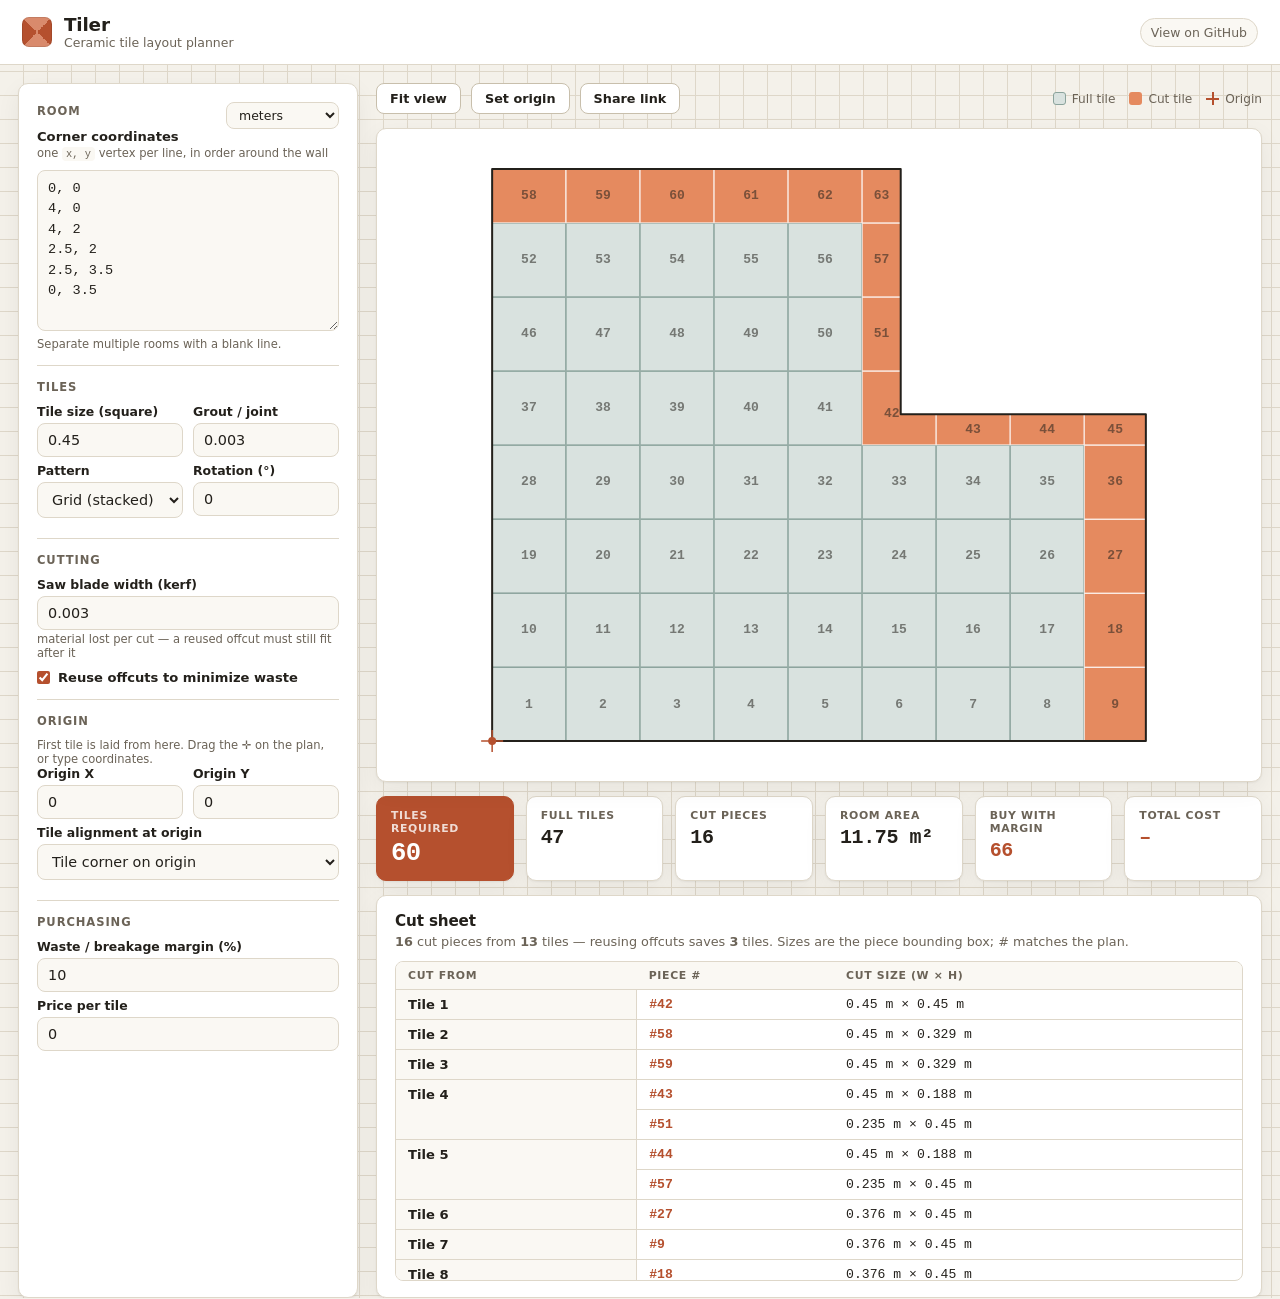
==== index.html @ ac261e3a "Add price per tile and total cost Total cost = tiles bought (with margin) × price per tile. Stats ro" ====
<!DOCTYPE html>
<html lang="en">
<head>
  <meta charset="UTF-8" />
  <meta name="viewport" content="width=device-width, initial-scale=1.0" />
  <title>Tiler — Ceramic Tile Layout Planner</title>
  <meta name="description" content="Plan ceramic tile layouts: enter a room outline, tile size and an origin point, and get the exact number of tiles needed plus a visual plan." />
  <link rel="stylesheet" href="styles.css" />
</head>
<body>
  <header class="topbar">
    <div class="brand">
      <span class="brand-mark" aria-hidden="true"></span>
      <div>
        <h1>Tiler</h1>
        <p class="tagline">Ceramic tile layout planner</p>
      </div>
    </div>
    <a class="ghlink" href="https://github.com/decaruju/tiler" target="_blank" rel="noopener">View on GitHub</a>
  </header>

  <main class="layout">
    <!-- Controls -->
    <aside class="panel" id="controls">
      <form id="form" autocomplete="off">
        <section class="field-group">
          <div class="group-head">
            <h2>Room</h2>
            <select id="units" title="Units apply to every length below">
              <option value="m">meters</option>
              <option value="cm">centimeters</option>
              <option value="mm">millimeters</option>
              <option value="ft">feet</option>
              <option value="in">inches</option>
            </select>
          </div>
          <label class="lbl" for="coords">
            Corner coordinates
            <span class="hint">one <code>x, y</code> vertex per line, in order around the wall</span>
          </label>
          <textarea id="coords" rows="7" spellcheck="false">0, 0
4, 0
4, 2
2.5, 2
2.5, 3.5
0, 3.5</textarea>
          <p class="hint">Separate multiple rooms with a blank line.</p>
        </section>

        <section class="field-group">
          <h2>Tiles</h2>
          <div class="row">
            <label class="lbl sm" for="tileSize">Tile size (square)
              <input type="number" id="tileSize" value="0.45" min="0.001" step="0.001" />
            </label>
            <label class="lbl sm" for="grout">Grout / joint
              <input type="number" id="grout" value="0.003" min="0" step="0.001" />
            </label>
          </div>
          <div class="row">
            <label class="lbl sm" for="pattern">Pattern
              <select id="pattern">
                <option value="0">Grid (stacked)</option>
                <option value="0.5">Running bond ½</option>
                <option value="0.3333333">Third bond ⅓</option>
              </select>
            </label>
            <label class="lbl sm" for="rotation">Rotation (°)
              <input type="number" id="rotation" value="0" step="1" />
            </label>
          </div>
        </section>

        <section class="field-group">
          <h2>Cutting</h2>
          <label class="lbl sm" for="kerf">Saw blade width (kerf)
            <input type="number" id="kerf" value="0.003" min="0" step="0.001" />
            <span class="hint">material lost per cut — a reused offcut must still fit after it</span>
          </label>
          <label class="check">
            <input type="checkbox" id="reuse" checked />
            <span>Reuse offcuts to minimize waste</span>
          </label>
        </section>

        <section class="field-group">
          <h2>Origin</h2>
          <p class="hint">First tile is laid from here. Drag the ✛ on the plan, or type coordinates.</p>
          <div class="row">
            <label class="lbl sm" for="originX">Origin X
              <input type="number" id="originX" value="0" step="0.01" />
            </label>
            <label class="lbl sm" for="originY">Origin Y
              <input type="number" id="originY" value="0" step="0.01" />
            </label>
          </div>
          <label class="lbl sm" for="align">Tile alignment at origin
            <select id="align">
              <option value="corner">Tile corner on origin</option>
              <option value="center">Tile centered on origin</option>
            </select>
          </label>
        </section>

        <section class="field-group">
          <h2>Purchasing</h2>
          <label class="lbl sm" for="waste">Waste / breakage margin (%)
            <input type="number" id="waste" value="10" min="0" step="1" />
          </label>
          <label class="lbl sm" for="price">Price per tile
            <input type="number" id="price" value="0" min="0" step="0.01" />
          </label>
        </section>
      </form>
      <p class="error" id="error" hidden></p>
    </aside>

    <!-- Plan + results -->
    <section class="stage">
      <div class="toolbar">
        <button type="button" id="fitBtn" class="tool">Fit view</button>
        <button type="button" id="originBtn" class="tool" aria-pressed="false">Set origin</button>
        <button type="button" id="shareBtn" class="tool">Share link</button>
        <div class="legend">
          <span class="chip"><i class="sw sw-full"></i>Full tile</span>
          <span class="chip"><i class="sw sw-cut"></i>Cut tile</span>
          <span class="chip"><i class="sw sw-origin"></i>Origin</span>
        </div>
      </div>
      <div class="canvas-wrap">
        <canvas id="plan"></canvas>
      </div>

      <div class="stats" id="stats">
        <div class="stat stat-primary">
          <span class="stat-label">Tiles required</span>
          <span class="stat-value" id="stTotal">–</span>
        </div>
        <div class="stat">
          <span class="stat-label">Full tiles</span>
          <span class="stat-value" id="stFull">–</span>
        </div>
        <div class="stat">
          <span class="stat-label">Cut pieces</span>
          <span class="stat-value" id="stCut">–</span>
        </div>
        <div class="stat">
          <span class="stat-label">Room area</span>
          <span class="stat-value" id="stArea">–</span>
        </div>
        <div class="stat stat-buy">
          <span class="stat-label">Buy with margin</span>
          <span class="stat-value" id="stBuy">–</span>
        </div>
        <div class="stat stat-cost">
          <span class="stat-label">Total cost</span>
          <span class="stat-value" id="stCost">–</span>
        </div>
      </div>

      <section class="cutsheet" id="cutSheet" aria-live="polite"></section>
    </section>
  </main>

  <script src="app.js"></script>
</body>
</html>
---- styles.css ----
:root {
  --bg: #f4f1ea;
  --surface: #ffffff;
  --surface-2: #faf8f3;
  --ink: #23201b;
  --ink-soft: #6b6357;
  --line: #ded7c9;
  --line-strong: #c8bfac;
  --accent: #b5502e;      /* terracotta */
  --accent-soft: #e7c9bd;
  --tile-full: #d9e2df;
  --tile-full-line: #8ba39c;
  --cut: #e58a5f;
  --room-fill: #ffffff;
  --shadow: 0 1px 2px rgba(35, 32, 27, .06), 0 8px 24px rgba(35, 32, 27, .06);
  --radius: 10px;
  --mono: ui-monospace, "SF Mono", "JetBrains Mono", Menlo, Consolas, monospace;
  --sans: ui-sans-serif, system-ui, -apple-system, "Segoe UI", Roboto, Helvetica, Arial, sans-serif;
}

* { box-sizing: border-box; }

html, body { height: 100%; }

body {
  margin: 0;
  font-family: var(--sans);
  color: var(--ink);
  background: var(--bg);
  background-image:
    linear-gradient(var(--line) 1px, transparent 1px),
    linear-gradient(90deg, var(--line) 1px, transparent 1px);
  background-size: 24px 24px;
  background-position: -1px -1px;
  display: flex;
  flex-direction: column;
}

/* ---- Top bar ---- */
.topbar {
  display: flex;
  align-items: center;
  justify-content: space-between;
  padding: 14px 22px;
  background: var(--surface);
  border-bottom: 1px solid var(--line);
}
.brand { display: flex; align-items: center; gap: 12px; }
.brand-mark {
  width: 30px; height: 30px; border-radius: 7px;
  background:
    conic-gradient(from 45deg, var(--accent) 0 25%, #d98a6c 0 50%, var(--accent) 0 75%, #d98a6c 0);
  box-shadow: inset 0 0 0 1px rgba(0,0,0,.1);
}
.topbar h1 { margin: 0; font-size: 1.15rem; letter-spacing: -.01em; }
.tagline { margin: 0; font-size: .78rem; color: var(--ink-soft); }
.ghlink {
  font-size: .78rem; color: var(--ink-soft); text-decoration: none;
  border: 1px solid var(--line); padding: 6px 10px; border-radius: 999px;
  background: var(--surface-2);
}
.ghlink:hover { color: var(--ink); border-color: var(--line-strong); }

/* ---- Layout ---- */
.layout {
  flex: 1;
  display: grid;
  grid-template-columns: 340px 1fr;
  gap: 18px;
  padding: 18px;
  min-height: 0;
}

/* ---- Controls panel ---- */
.panel {
  background: var(--surface);
  border: 1px solid var(--line);
  border-radius: var(--radius);
  box-shadow: var(--shadow);
  padding: 18px;
  overflow-y: auto;
}
.field-group { padding: 14px 0; border-top: 1px solid var(--line); }
.field-group:first-child { padding-top: 0; border-top: none; }
.field-group h2 {
  margin: 0 0 10px; font-size: .72rem; text-transform: uppercase;
  letter-spacing: .08em; color: var(--ink-soft); font-weight: 700;
}
.group-head { display: flex; align-items: center; justify-content: space-between; }
.group-head h2 { margin-bottom: 10px; }

.lbl { display: block; font-size: .82rem; font-weight: 600; margin-bottom: 6px; }
.lbl.sm { font-size: .78rem; }
.hint { font-size: .72rem; color: var(--ink-soft); font-weight: 400; margin: 2px 0 0; }
.lbl .hint { display: block; margin-top: 2px; }
code { font-family: var(--mono); font-size: .9em; background: var(--surface-2); padding: 1px 4px; border-radius: 4px; }

.row { display: grid; grid-template-columns: 1fr 1fr; gap: 10px; }

.check { display: flex; align-items: center; gap: 8px; margin-top: 10px; font-size: .82rem; font-weight: 600; cursor: pointer; }
.check input { width: auto; margin: 0; accent-color: var(--accent); }

input, select, textarea {
  width: 100%;
  font-family: var(--sans);
  font-size: .9rem;
  color: var(--ink);
  background: var(--surface-2);
  border: 1px solid var(--line);
  border-radius: 8px;
  padding: 8px 10px;
  margin-top: 4px;
}
textarea { font-family: var(--mono); font-size: .85rem; resize: vertical; line-height: 1.5; }
input:focus, select:focus, textarea:focus {
  outline: none; border-color: var(--accent);
  box-shadow: 0 0 0 3px var(--accent-soft);
}
#units { width: auto; margin-top: 0; padding: 4px 8px; font-size: .78rem; }

.error {
  margin: 12px 0 0; padding: 10px 12px; font-size: .8rem;
  background: #fbe7e0; border: 1px solid var(--accent-soft);
  color: var(--accent); border-radius: 8px;
}

/* ---- Stage ---- */
.stage { display: flex; flex-direction: column; min-width: 0; gap: 14px; }

.toolbar {
  display: flex; align-items: center; gap: 10px; flex-wrap: wrap;
}
.tool {
  font: inherit; font-size: .8rem; font-weight: 600;
  padding: 7px 13px; border-radius: 8px; cursor: pointer;
  background: var(--surface); border: 1px solid var(--line-strong); color: var(--ink);
}
.tool:hover { background: var(--surface-2); }
.tool[aria-pressed="true"] {
  background: var(--accent); border-color: var(--accent); color: #fff;
}
.legend { display: flex; gap: 14px; margin-left: auto; flex-wrap: wrap; }
.chip { display: inline-flex; align-items: center; gap: 6px; font-size: .76rem; color: var(--ink-soft); }
.sw { width: 13px; height: 13px; border-radius: 3px; display: inline-block; }
.sw-full { background: var(--tile-full); border: 1px solid var(--tile-full-line); }
.sw-cut { background: var(--cut); }
.sw-origin { background: transparent; position: relative; }
.sw-origin::before, .sw-origin::after {
  content: ""; position: absolute; background: var(--accent);
}
.sw-origin::before { left: 6px; top: 0; width: 1.5px; height: 13px; }
.sw-origin::after { top: 6px; left: 0; height: 1.5px; width: 13px; }

.canvas-wrap {
  flex: 1; min-height: 320px;
  background: var(--surface);
  border: 1px solid var(--line);
  border-radius: var(--radius);
  box-shadow: var(--shadow);
  overflow: hidden;
  position: relative;
}
#plan { display: block; width: 100%; height: 100%; cursor: grab; touch-action: none; }
#plan.setting { cursor: crosshair; }
#plan.panning { cursor: grabbing; }

/* ---- Stats ---- */
.stats {
  display: grid;
  grid-template-columns: repeat(auto-fit, minmax(120px, 1fr));
  gap: 12px;
}
.stat {
  background: var(--surface);
  border: 1px solid var(--line);
  border-radius: var(--radius);
  padding: 12px 14px;
  box-shadow: var(--shadow);
}
.stat-label {
  display: block; font-size: .68rem; text-transform: uppercase;
  letter-spacing: .06em; color: var(--ink-soft); font-weight: 700;
}
.stat-value {
  display: block; margin-top: 4px; font-family: var(--mono);
  font-size: 1.25rem; font-weight: 600; letter-spacing: -.02em;
}
.stat-primary { background: var(--accent); border-color: var(--accent); }
.stat-primary .stat-label { color: rgba(255,255,255,.8); }
.stat-primary .stat-value { color: #fff; font-size: 1.6rem; }
.stat-buy .stat-value { color: var(--accent); }
.stat-cost .stat-value { color: var(--accent); }

/* ---- Cut sheet ---- */
.cutsheet:empty { display: none; }
.cutsheet {
  background: var(--surface);
  border: 1px solid var(--line);
  border-radius: var(--radius);
  box-shadow: var(--shadow);
  padding: 16px 18px;
}
.cs-head h2 { margin: 0 0 4px; font-size: .95rem; letter-spacing: -.01em; }
.cs-head p { margin: 0 0 12px; font-size: .8rem; color: var(--ink-soft); }
.cs-empty { margin: 0; font-size: .85rem; color: var(--ink-soft); }
.cs-scroll { max-height: 320px; overflow-y: auto; border: 1px solid var(--line); border-radius: 8px; }
.cs-table { width: 100%; border-collapse: collapse; font-size: .82rem; }
.cs-table th, .cs-table td { text-align: left; padding: 7px 12px; border-bottom: 1px solid var(--line); }
.cs-table thead th {
  position: sticky; top: 0; background: var(--surface-2);
  font-size: .68rem; text-transform: uppercase; letter-spacing: .06em; color: var(--ink-soft);
}
.cs-table tr:last-child td { border-bottom: none; }
.cs-stock {
  font-weight: 700; vertical-align: top; white-space: nowrap;
  border-right: 1px solid var(--line); background: var(--surface-2);
}
.cs-num { font-family: var(--mono); color: var(--accent); font-weight: 600; }
.cs-size { font-family: var(--mono); }

/* ---- Responsive ---- */
@media (max-width: 860px) {
  .layout { grid-template-columns: 1fr; }
  .panel { max-height: none; }
  .stats { grid-template-columns: repeat(2, 1fr); }
  .stat-primary { grid-column: span 2; }
  .canvas-wrap { min-height: 380px; }
}
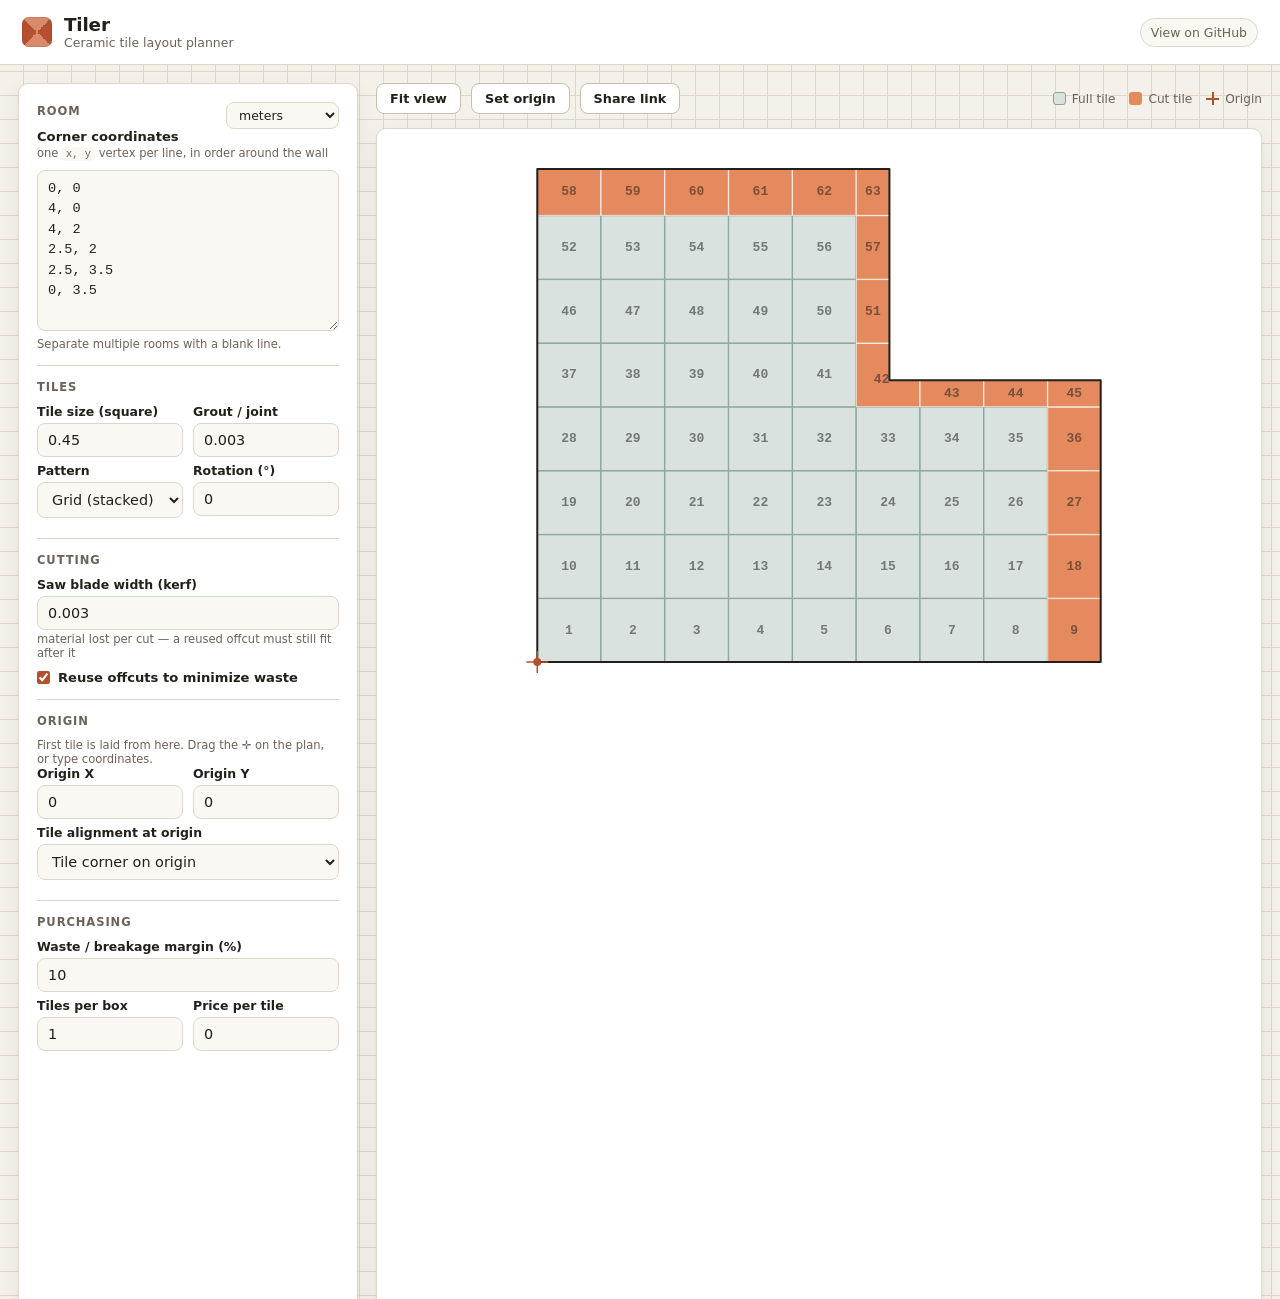
==== commit 3ea70622: "Add stock-tile modal, box/pack purchasing; fix offcut reuse - Click a cut tile on the plan (or a cut" ====
--- a/index.html
+++ b/index.html
@@ -107,9 +107,14 @@
           <label class="lbl sm" for="waste">Waste / breakage margin (%)
             <input type="number" id="waste" value="10" min="0" step="1" />
           </label>
-          <label class="lbl sm" for="price">Price per tile
-            <input type="number" id="price" value="0" min="0" step="0.01" />
-          </label>
+          <div class="row">
+            <label class="lbl sm" for="box">Tiles per box
+              <input type="number" id="box" value="1" min="1" step="1" />
+            </label>
+            <label class="lbl sm" for="price">Price per tile
+              <input type="number" id="price" value="0" min="0" step="0.01" />
+            </label>
+          </div>
         </section>
       </form>
       <p class="error" id="error" hidden></p>
@@ -152,6 +157,10 @@
           <span class="stat-label">Buy with margin</span>
           <span class="stat-value" id="stBuy">–</span>
         </div>
+        <div class="stat">
+          <span class="stat-label">Boxes</span>
+          <span class="stat-value" id="stBoxes">–</span>
+        </div>
         <div class="stat stat-cost">
           <span class="stat-label">Total cost</span>
           <span class="stat-value" id="stCost">–</span>
@@ -162,6 +171,20 @@
     </section>
   </main>
 
+  <dialog id="tileModal" class="modal">
+    <div class="modal-head">
+      <h2 id="modalTitle">Cut tile</h2>
+      <button type="button" id="modalClose" class="modal-x" aria-label="Close">&times;</button>
+    </div>
+    <div class="modal-body">
+      <canvas id="tileCanvas" width="380" height="380"></canvas>
+      <div class="modal-side">
+        <p class="modal-note">Coloured shapes are the pieces cut from this one tile. Gaps are saw kerf and offcut waste.</p>
+        <ul id="modalPieces" class="modal-pieces"></ul>
+      </div>
+    </div>
+  </dialog>
+
   <script src="app.js"></script>
 </body>
 </html>
--- a/styles.css
+++ b/styles.css
@@ -163,6 +163,7 @@
 #plan { display: block; width: 100%; height: 100%; cursor: grab; touch-action: none; }
 #plan.setting { cursor: crosshair; }
 #plan.panning { cursor: grabbing; }
+#plan.hot { cursor: pointer; }
 
 /* ---- Stats ---- */
 .stats {
@@ -215,8 +216,45 @@
   font-weight: 700; vertical-align: top; white-space: nowrap;
   border-right: 1px solid var(--line); background: var(--surface-2);
 }
-.cs-num { font-family: var(--mono); color: var(--accent); font-weight: 600; }
+.cs-num { font-family: var(--mono); }
+.cs-link {
+  font: inherit; font-family: var(--mono); color: var(--accent); font-weight: 600;
+  background: none; border: none; padding: 0; cursor: pointer; text-decoration: underline;
+  text-underline-offset: 2px;
+}
+.cs-link:hover { color: var(--ink); }
 .cs-size { font-family: var(--mono); }
+
+/* ---- Stock-tile modal ---- */
+.modal {
+  border: none; border-radius: var(--radius); padding: 0; max-width: 640px; width: calc(100% - 32px);
+  box-shadow: 0 20px 60px rgba(35, 32, 27, .3); color: var(--ink); background: var(--surface);
+}
+.modal::backdrop { background: rgba(35, 32, 27, .45); }
+.modal-head {
+  display: flex; align-items: center; justify-content: space-between;
+  padding: 14px 18px; border-bottom: 1px solid var(--line);
+}
+.modal-head h2 { margin: 0; font-size: 1rem; letter-spacing: -.01em; }
+.modal-x {
+  font-size: 1.5rem; line-height: 1; border: none; background: none; cursor: pointer;
+  color: var(--ink-soft); padding: 0 4px;
+}
+.modal-x:hover { color: var(--ink); }
+.modal-body { display: flex; gap: 18px; padding: 18px; flex-wrap: wrap; }
+#tileCanvas {
+  background: var(--surface-2); border: 1px solid var(--line); border-radius: 8px; flex: 0 0 auto;
+}
+.modal-side { flex: 1; min-width: 180px; }
+.modal-note { margin: 0 0 12px; font-size: .78rem; color: var(--ink-soft); }
+.modal-pieces { list-style: none; margin: 0; padding: 0; max-height: 300px; overflow-y: auto; }
+.modal-pieces li {
+  display: flex; justify-content: space-between; gap: 12px;
+  padding: 7px 10px; border-bottom: 1px solid var(--line); font-size: .82rem;
+}
+.modal-pieces li.hot { background: var(--accent-soft); border-radius: 6px; }
+.mp-num { font-family: var(--mono); color: var(--accent); font-weight: 600; }
+.mp-size { font-family: var(--mono); }
 
 /* ---- Responsive ---- */
 @media (max-width: 860px) {
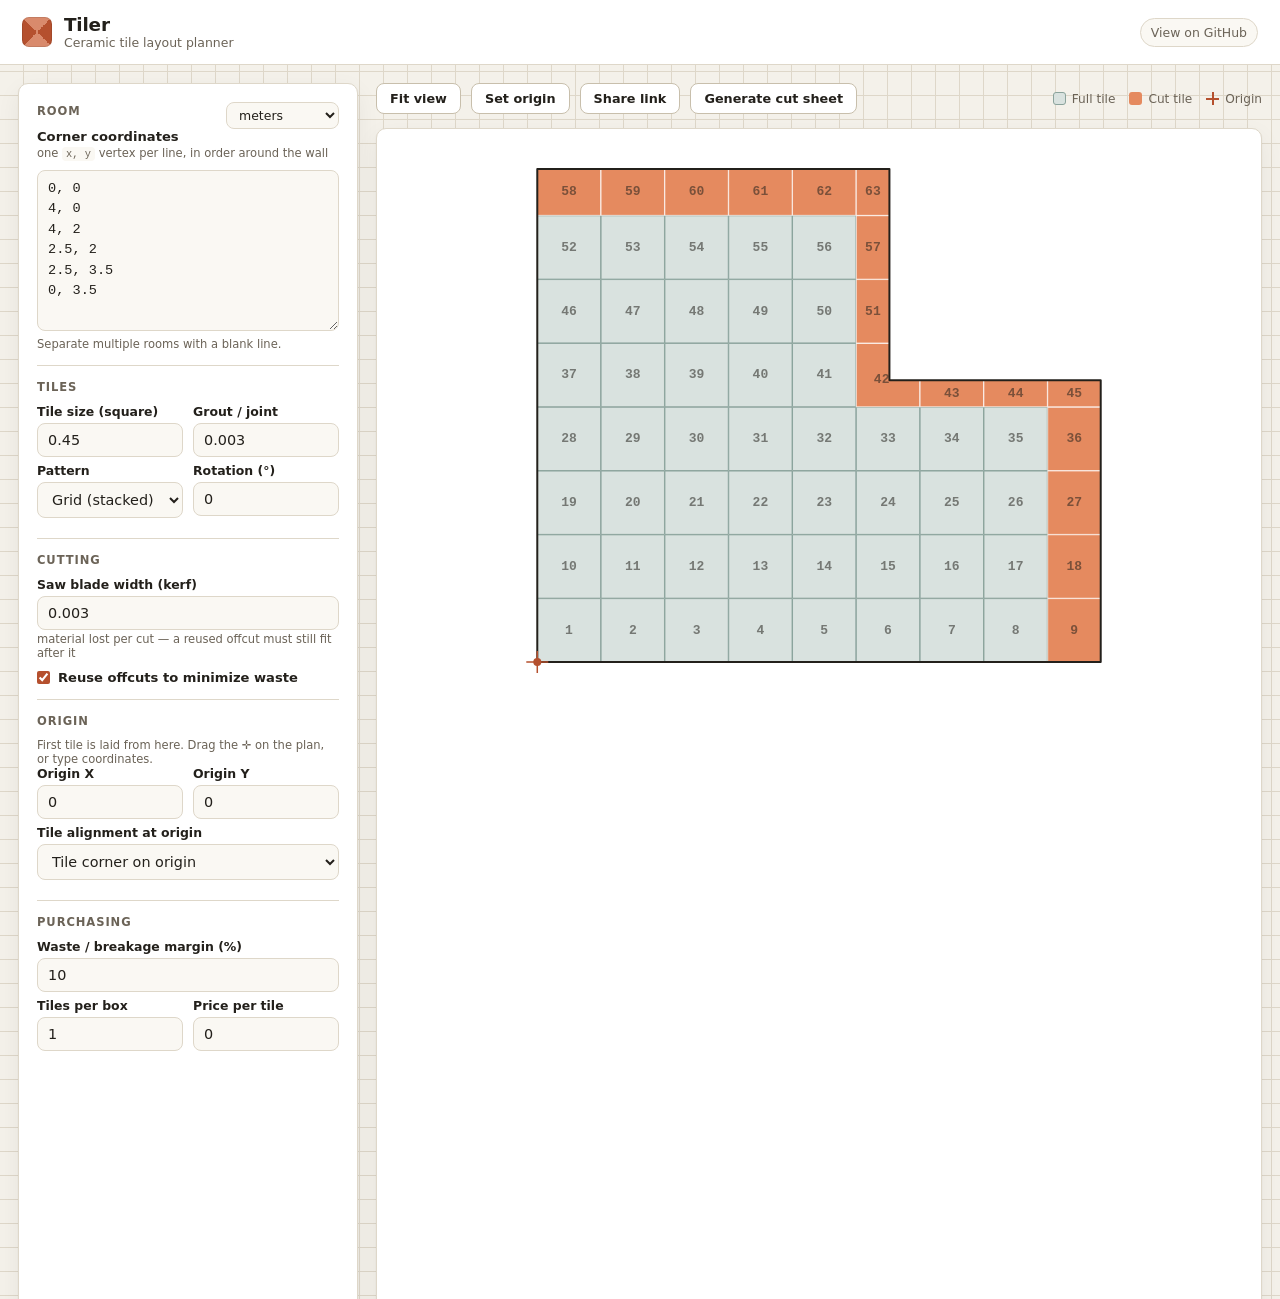
==== commit dfc91537: "Add printable cut sheet page (Generate cut sheet button) - Extract pure geometry/layout/packing/form" ====
--- a/index.html
+++ b/index.html
@@ -126,6 +126,7 @@
         <button type="button" id="fitBtn" class="tool">Fit view</button>
         <button type="button" id="originBtn" class="tool" aria-pressed="false">Set origin</button>
         <button type="button" id="shareBtn" class="tool">Share link</button>
+        <button type="button" id="printBtn" class="tool">Generate cut sheet</button>
         <div class="legend">
           <span class="chip"><i class="sw sw-full"></i>Full tile</span>
           <span class="chip"><i class="sw sw-cut"></i>Cut tile</span>
@@ -185,6 +186,7 @@
     </div>
   </dialog>
 
+  <script src="core.js"></script>
   <script src="app.js"></script>
 </body>
 </html>
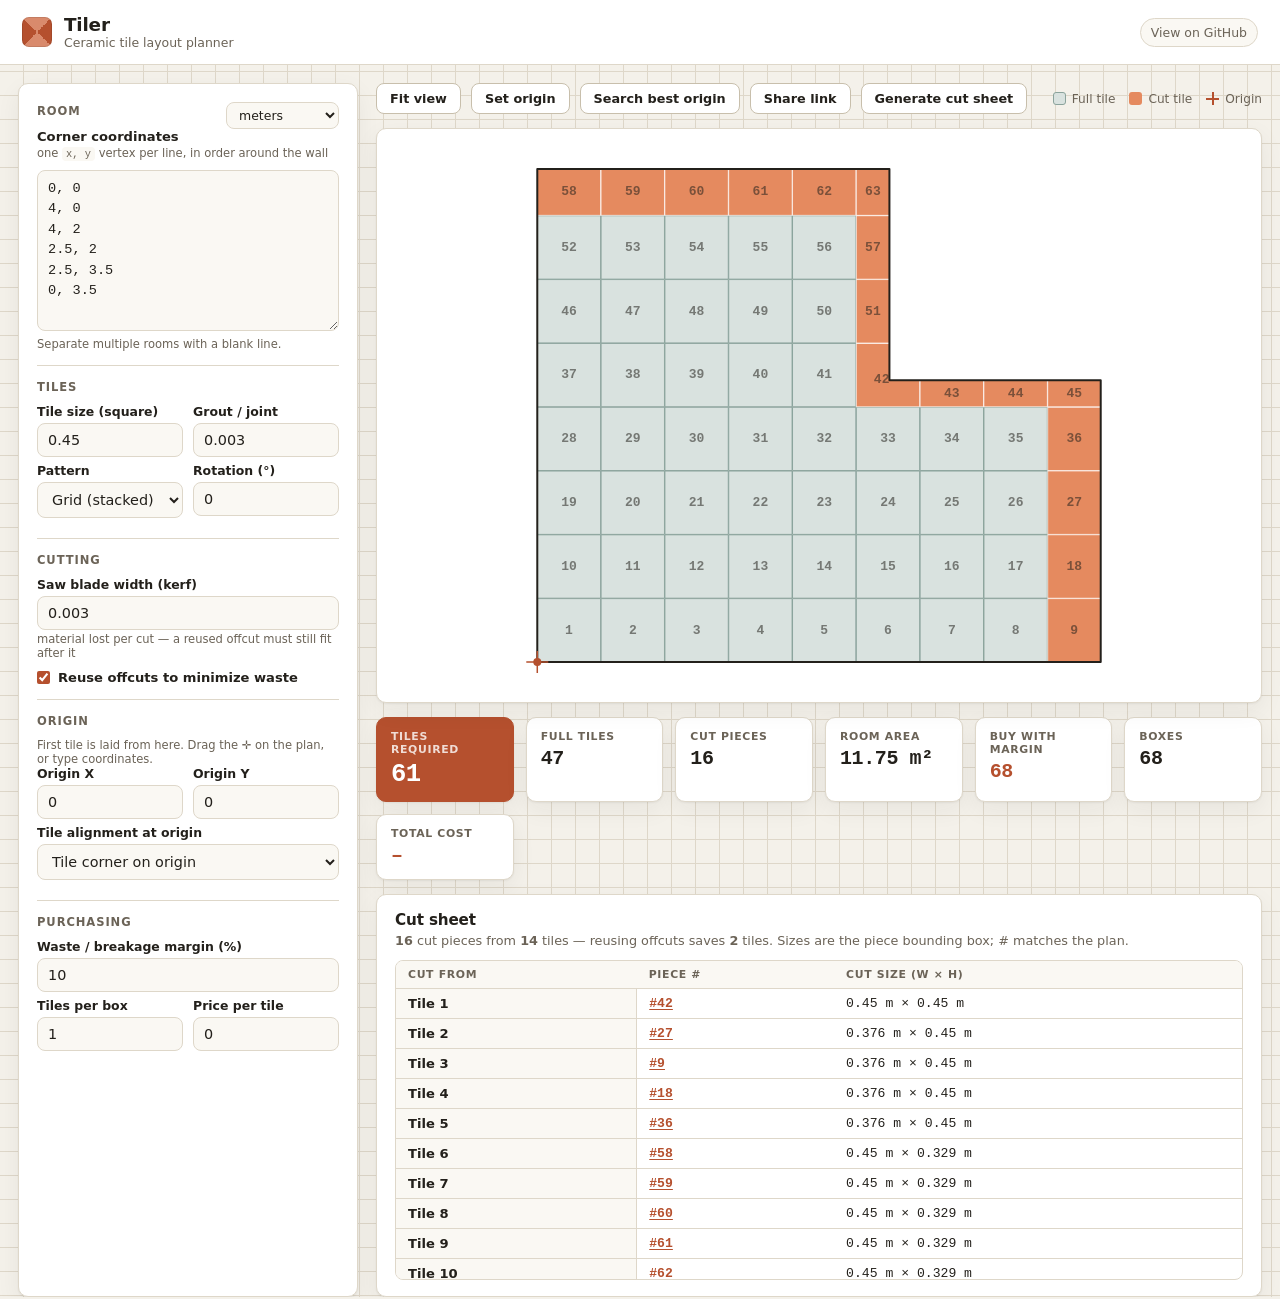
==== commit ad9e69ee: "Add "Search best origin" button to minimize tiles used Sweeps origin offsets within one tile pitch (" ====
--- a/index.html
+++ b/index.html
@@ -125,6 +125,7 @@
       <div class="toolbar">
         <button type="button" id="fitBtn" class="tool">Fit view</button>
         <button type="button" id="originBtn" class="tool" aria-pressed="false">Set origin</button>
+        <button type="button" id="searchBtn" class="tool">Search best origin</button>
         <button type="button" id="shareBtn" class="tool">Share link</button>
         <button type="button" id="printBtn" class="tool">Generate cut sheet</button>
         <div class="legend">
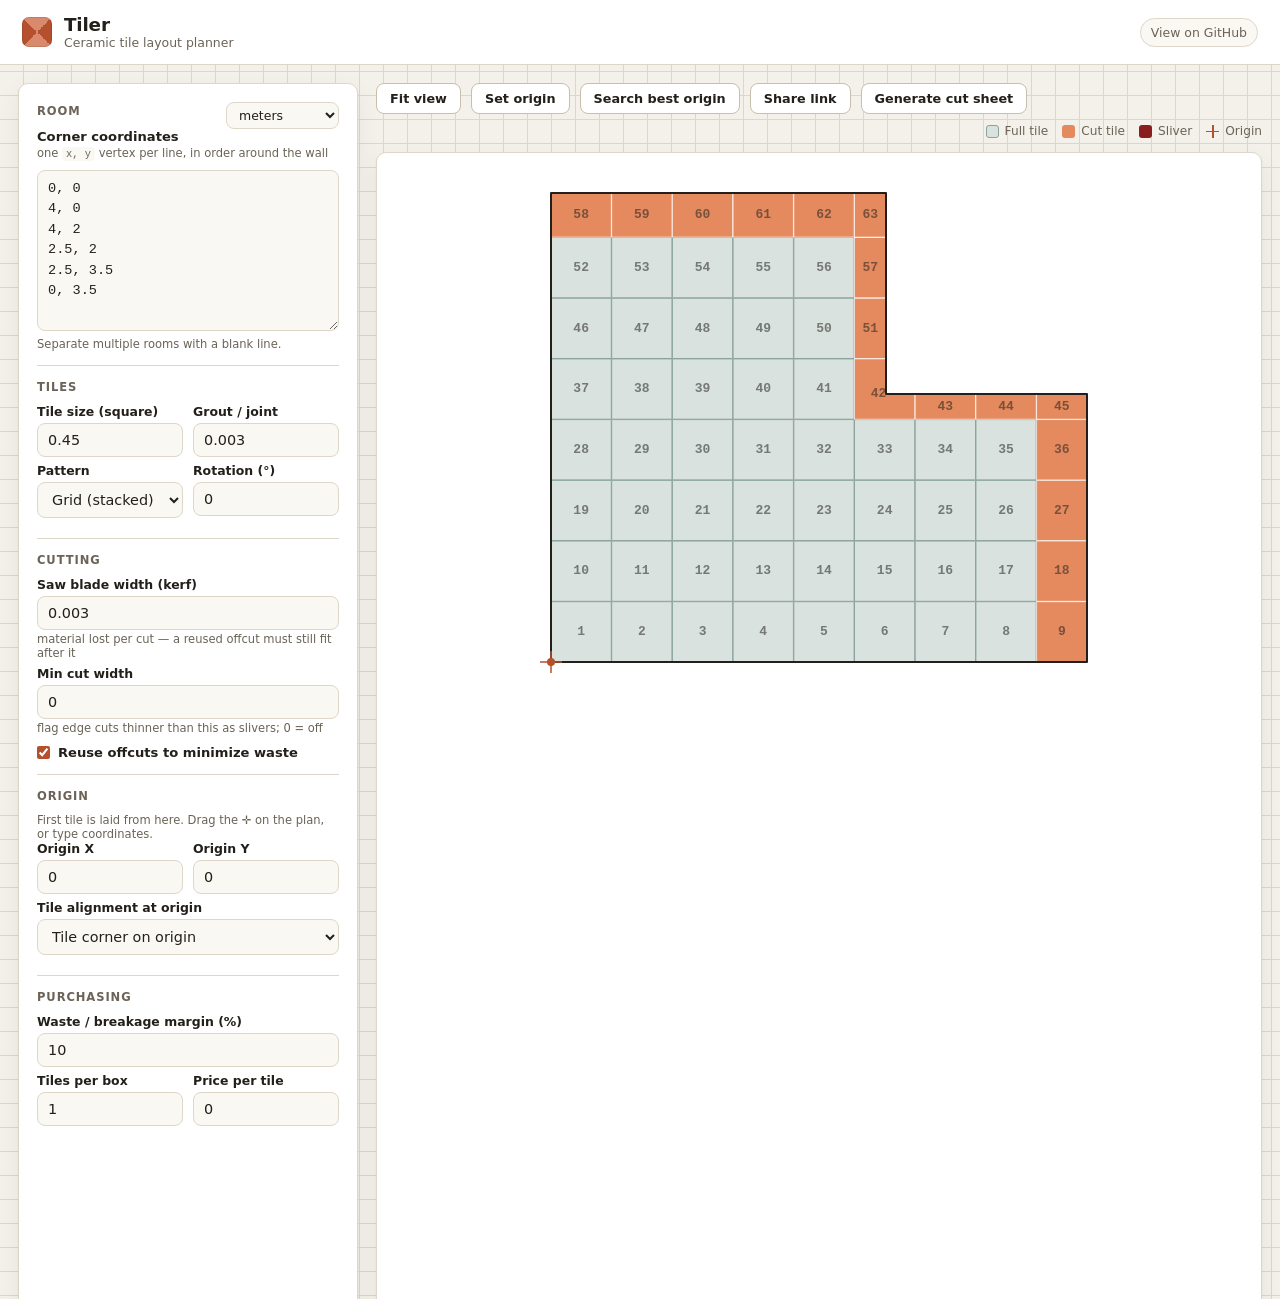
==== commit b6501350: "Flag sliver cuts and avoid them in the origin search Add a "min cut width" parameter: cut pieces thi" ====
--- a/index.html
+++ b/index.html
@@ -77,6 +77,10 @@
             <input type="number" id="kerf" value="0.003" min="0" step="0.001" />
             <span class="hint">material lost per cut — a reused offcut must still fit after it</span>
           </label>
+          <label class="lbl sm" for="minWidth">Min cut width
+            <input type="number" id="minWidth" value="0" min="0" step="0.01" />
+            <span class="hint">flag edge cuts thinner than this as slivers; 0 = off</span>
+          </label>
           <label class="check">
             <input type="checkbox" id="reuse" checked />
             <span>Reuse offcuts to minimize waste</span>
@@ -131,6 +135,7 @@
         <div class="legend">
           <span class="chip"><i class="sw sw-full"></i>Full tile</span>
           <span class="chip"><i class="sw sw-cut"></i>Cut tile</span>
+          <span class="chip"><i class="sw sw-sliver"></i>Sliver</span>
           <span class="chip"><i class="sw sw-origin"></i>Origin</span>
         </div>
       </div>
@@ -150,6 +155,10 @@
         <div class="stat">
           <span class="stat-label">Cut pieces</span>
           <span class="stat-value" id="stCut">–</span>
+        </div>
+        <div class="stat">
+          <span class="stat-label">Slivers</span>
+          <span class="stat-value" id="stSlivers">–</span>
         </div>
         <div class="stat">
           <span class="stat-label">Room area</span>
--- a/styles.css
+++ b/styles.css
@@ -11,6 +11,7 @@
   --tile-full: #d9e2df;
   --tile-full-line: #8ba39c;
   --cut: #e58a5f;
+  --sliver: #8a1e1e;
   --room-fill: #ffffff;
   --shadow: 0 1px 2px rgba(35, 32, 27, .06), 0 8px 24px rgba(35, 32, 27, .06);
   --radius: 10px;
@@ -144,6 +145,7 @@
 .sw { width: 13px; height: 13px; border-radius: 3px; display: inline-block; }
 .sw-full { background: var(--tile-full); border: 1px solid var(--tile-full-line); }
 .sw-cut { background: var(--cut); }
+.sw-sliver { background: var(--sliver); }
 .sw-origin { background: transparent; position: relative; }
 .sw-origin::before, .sw-origin::after {
   content: ""; position: absolute; background: var(--accent);
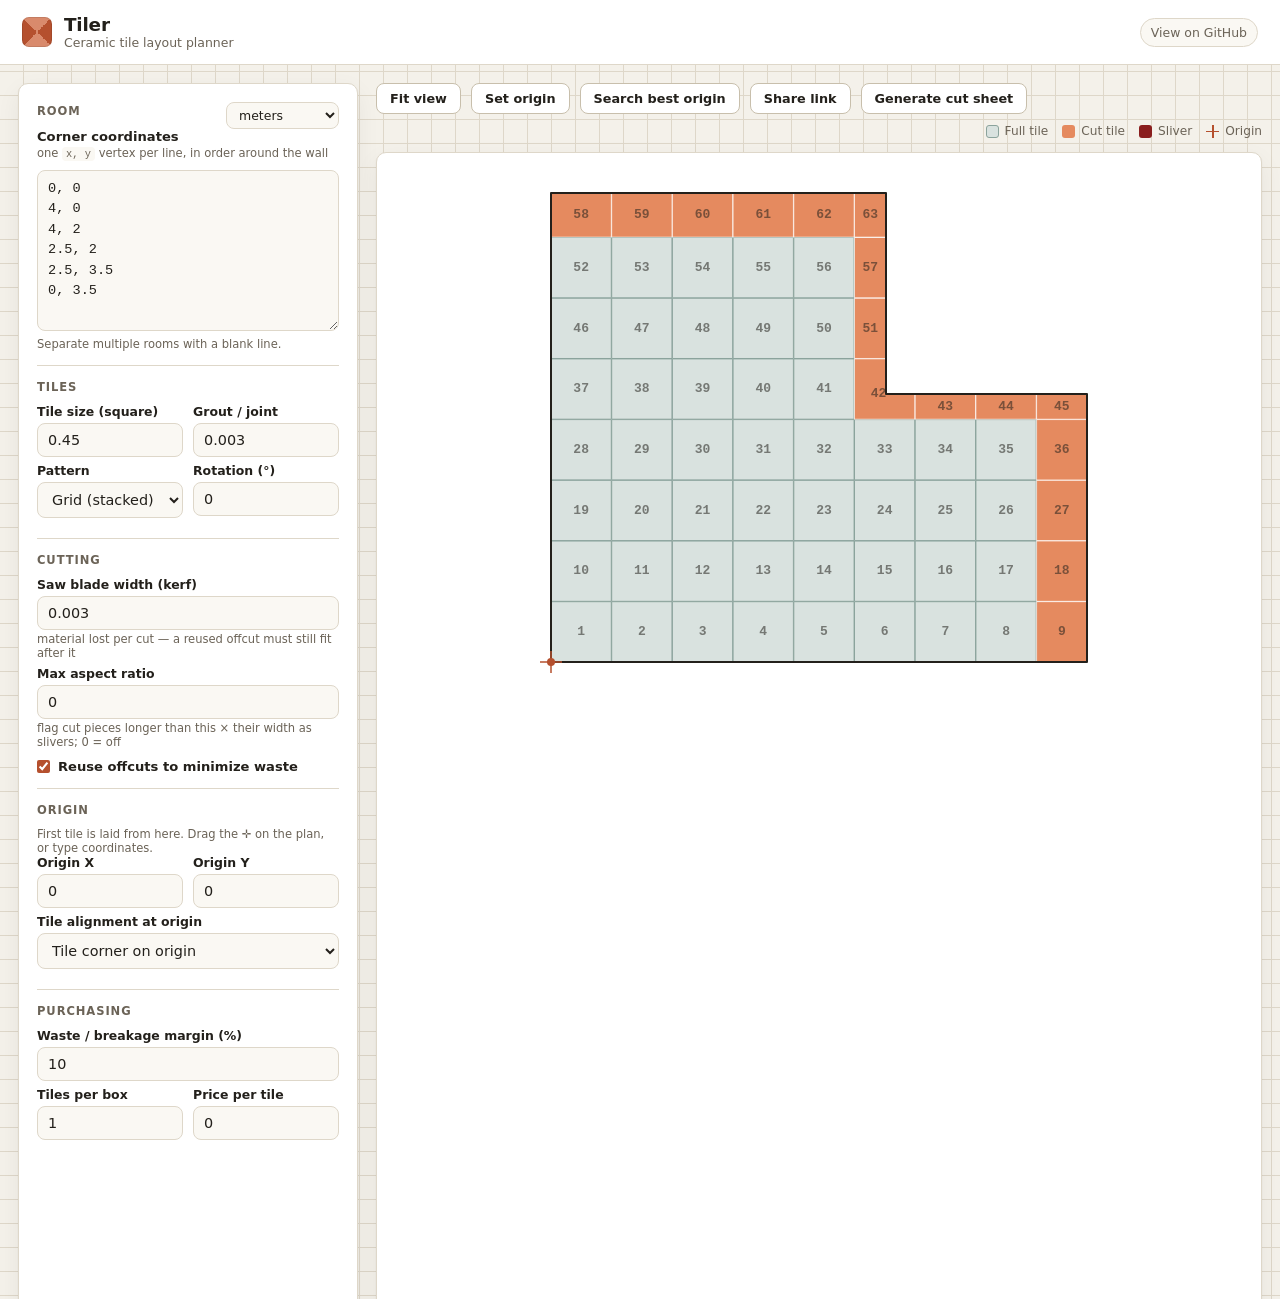
==== commit 7c3436bc: "Define slivers by aspect ratio instead of absolute width A small square offcut is fine but a long th" ====
--- a/index.html
+++ b/index.html
@@ -77,9 +77,9 @@
             <input type="number" id="kerf" value="0.003" min="0" step="0.001" />
             <span class="hint">material lost per cut — a reused offcut must still fit after it</span>
           </label>
-          <label class="lbl sm" for="minWidth">Min cut width
-            <input type="number" id="minWidth" value="0" min="0" step="0.01" />
-            <span class="hint">flag edge cuts thinner than this as slivers; 0 = off</span>
+          <label class="lbl sm" for="maxAspect">Max aspect ratio
+            <input type="number" id="maxAspect" value="0" min="0" step="0.5" />
+            <span class="hint">flag cut pieces longer than this ×  their width as slivers; 0 = off</span>
           </label>
           <label class="check">
             <input type="checkbox" id="reuse" checked />
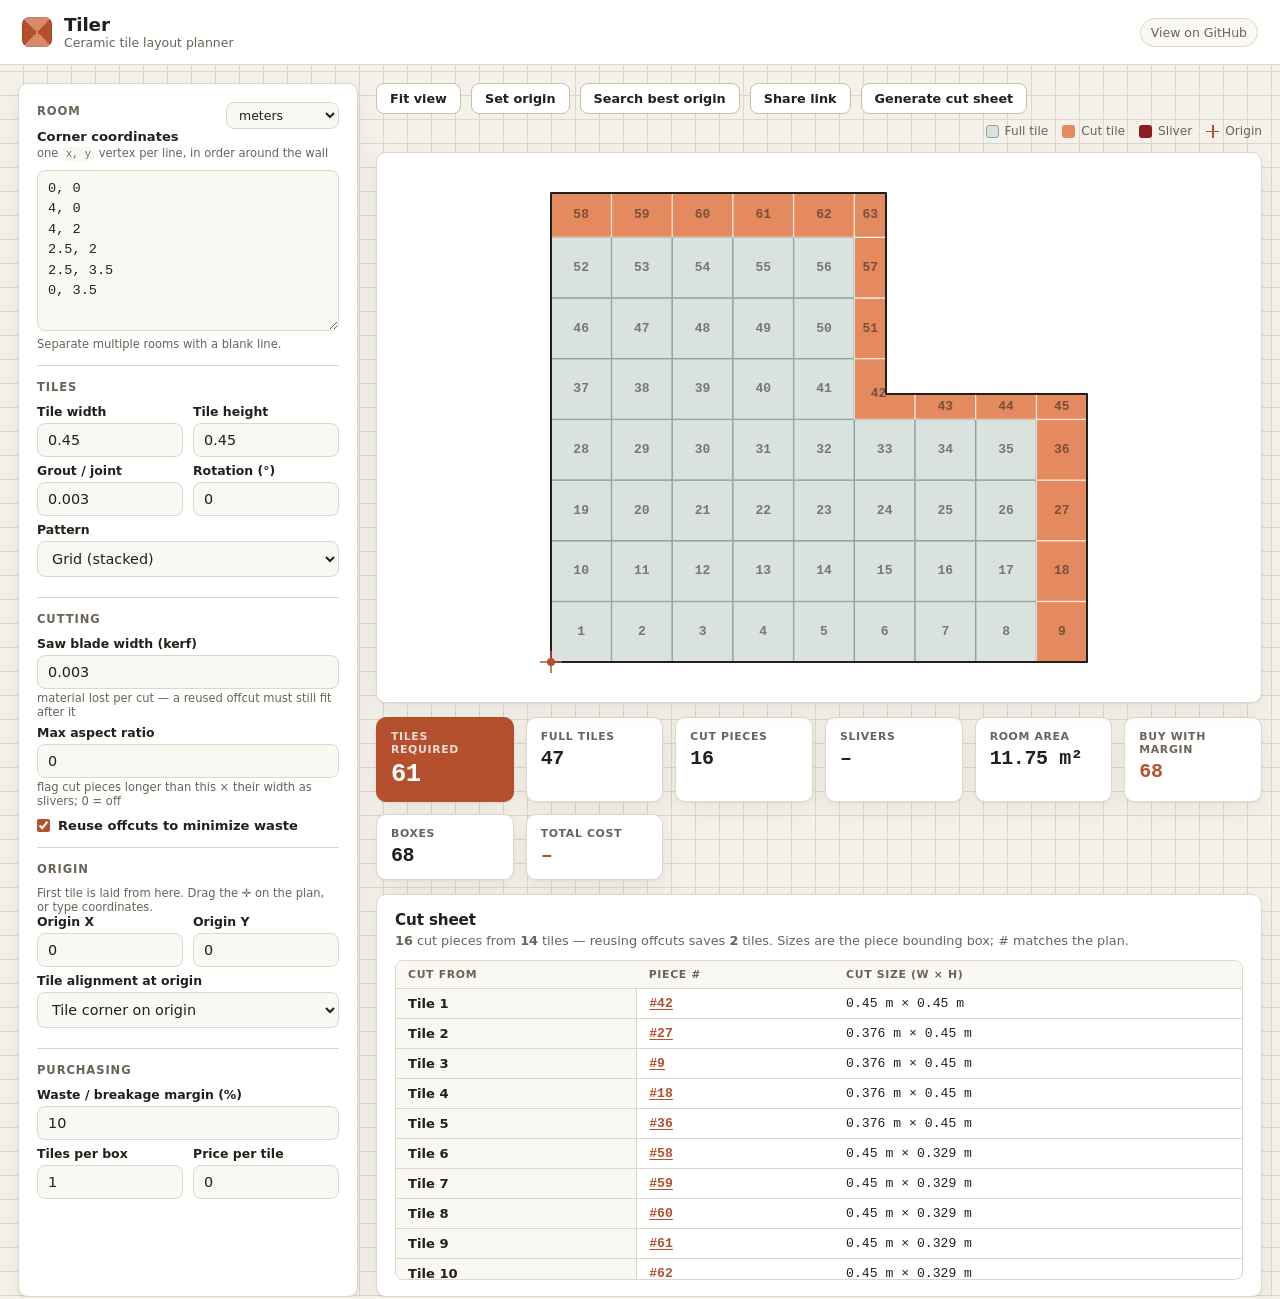
==== commit faa69cce: "Add rectangular tiles/planks and running-seam plank pattern Rectangular tiles: split the single squa" ====
--- a/index.html
+++ b/index.html
@@ -50,25 +50,29 @@
         <section class="field-group">
           <h2>Tiles</h2>
           <div class="row">
-            <label class="lbl sm" for="tileSize">Tile size (square)
-              <input type="number" id="tileSize" value="0.45" min="0.001" step="0.001" />
-            </label>
+            <label class="lbl sm" for="tileW">Tile width
+              <input type="number" id="tileW" value="0.45" min="0.001" step="0.001" />
+            </label>
+            <label class="lbl sm" for="tileH">Tile height
+              <input type="number" id="tileH" value="0.45" min="0.001" step="0.001" />
+            </label>
+          </div>
+          <div class="row">
             <label class="lbl sm" for="grout">Grout / joint
               <input type="number" id="grout" value="0.003" min="0" step="0.001" />
             </label>
-          </div>
-          <div class="row">
-            <label class="lbl sm" for="pattern">Pattern
-              <select id="pattern">
-                <option value="0">Grid (stacked)</option>
-                <option value="0.5">Running bond ½</option>
-                <option value="0.3333333">Third bond ⅓</option>
-              </select>
-            </label>
             <label class="lbl sm" for="rotation">Rotation (°)
               <input type="number" id="rotation" value="0" step="1" />
             </label>
           </div>
+          <label class="lbl sm" for="pattern">Pattern
+            <select id="pattern">
+              <option value="0">Grid (stacked)</option>
+              <option value="0.5">Running bond ½</option>
+              <option value="0.3333333">Third bond ⅓</option>
+              <option value="seam">Running seam (plank offcut)</option>
+            </select>
+          </label>
         </section>
 
         <section class="field-group">
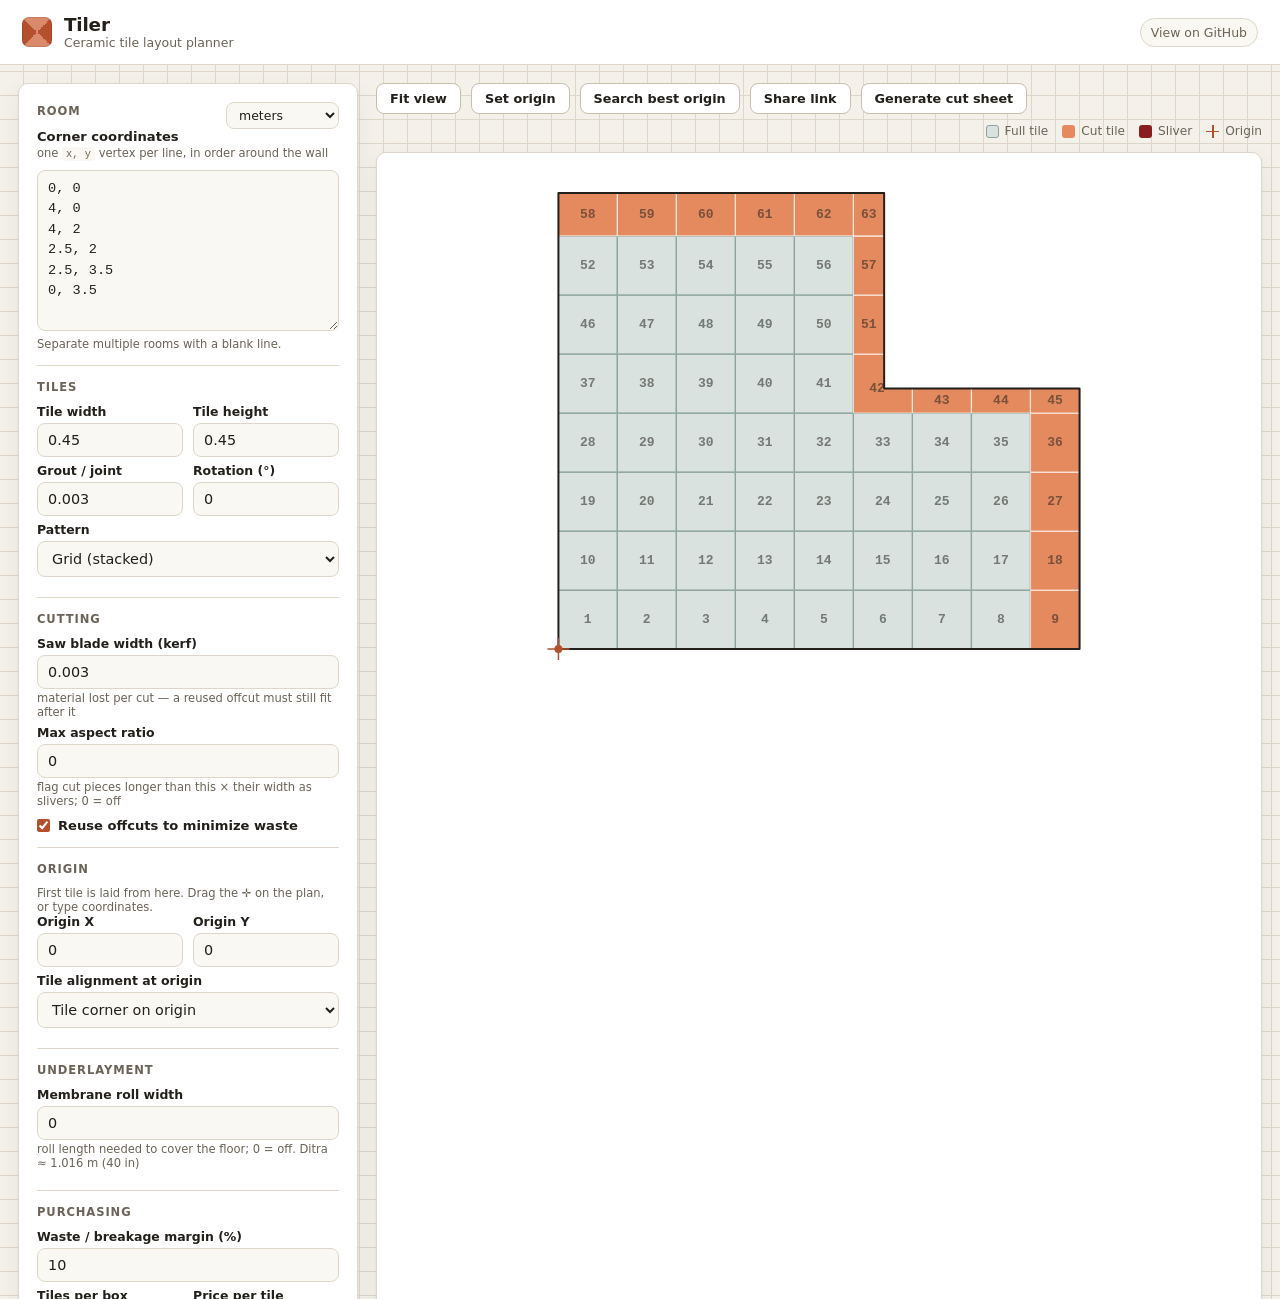
==== commit c41597fc: "Add underlayment membrane roll-length calculation Ditra and similar membranes are butt-jointed and l" ====
--- a/index.html
+++ b/index.html
@@ -111,6 +111,14 @@
         </section>
 
         <section class="field-group">
+          <h2>Underlayment</h2>
+          <label class="lbl sm" for="rollWidth">Membrane roll width
+            <input type="number" id="rollWidth" value="0" min="0" step="0.01" />
+            <span class="hint">roll length needed to cover the floor; 0 = off. Ditra ≈ 1.016&nbsp;m (40&nbsp;in)</span>
+          </label>
+        </section>
+
+        <section class="field-group">
           <h2>Purchasing</h2>
           <label class="lbl sm" for="waste">Waste / breakage margin (%)
             <input type="number" id="waste" value="10" min="0" step="1" />
@@ -168,6 +176,10 @@
           <span class="stat-label">Room area</span>
           <span class="stat-value" id="stArea">–</span>
         </div>
+        <div class="stat">
+          <span class="stat-label">Membrane roll</span>
+          <span class="stat-value" id="stMembrane">–</span>
+        </div>
         <div class="stat stat-buy">
           <span class="stat-label">Buy with margin</span>
           <span class="stat-value" id="stBuy">–</span>
